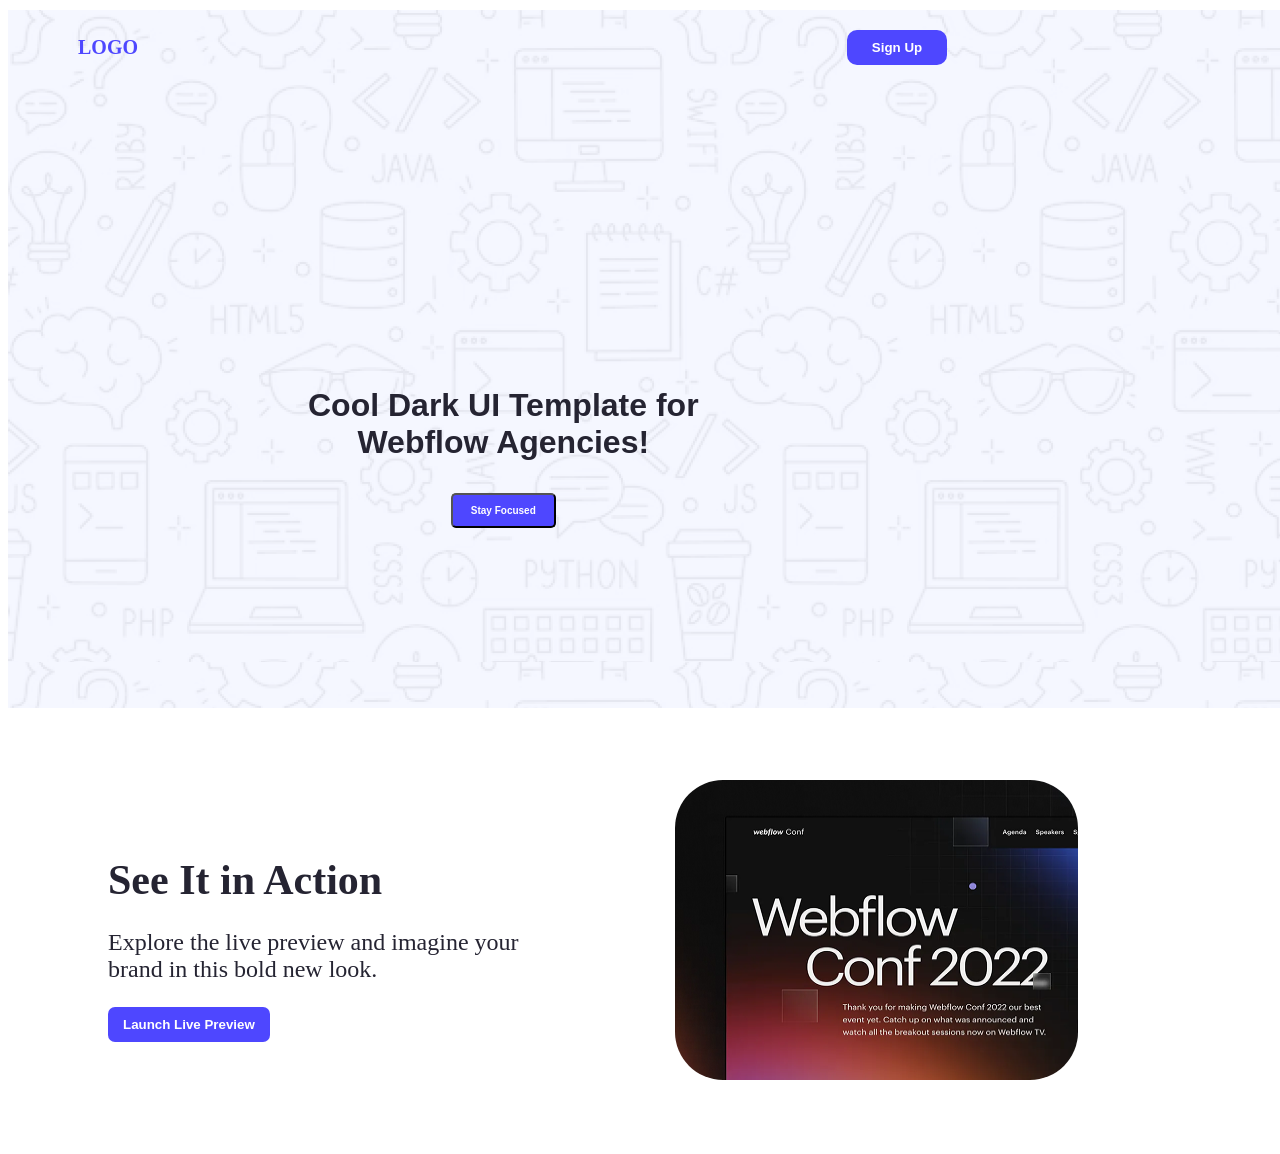
==== assignment1.html @ ead85f28 "First commit for Assignment1" ====
<!DOCTYPE html>
<html lang="en">
<head>
    <meta charset="UTF-8">
    <meta name="viewport" content="width=device-width, initial-scale=1.0">
    <title>Professionl Website</title>
    <link rel="stylesheet" href="styles/professional.css">


</head>
<body>


  

<header class="header">


    <nav>


    <ul>


        <li> <a href="">LOGO</a></li>
        <li><a href=""><button class="btn-primary">Sign Up</button></a></li>
    </ul>
</nav>



<div class="banner">



 <div class="banner-content">


<h1 class=" banner-description">Cool Dark UI Template for <br>
    
    Webflow Agencies!
</h1>

<button class="banner-button">Stay Focused</button>




    </div>







</div>
</header>






<main>


<section class=" wec-mini">

<div class=" section-content">



 <h1 class="p-head">See It in Action</h1>
    <p class="section1-text">Explore the live preview and imagine your <br> brand in this bold new look.</p>
    <button class="lunch-live">Launch Live Preview</button>
</div>




<div class="wec-img">
    <img class="img-sec1" src="Assets/wc-mini.png" alt="" >
</div>



</section>

















</main>

















<section>









</section>


























<section></section>
<section></section>
<section></section>
<section></section>
<section></section>
<section></section>
<section></section>























    
</body>
</html>
---- styles/professional.css ----
.header{


background-image: url('../Assets/Hero-bg.png'), url('../images/header_bg.png');
width: 1440px; ;
height:698px ;
     
}

.header nav {
    width: 1050px;
    height: 256px;
    
}

/* Flex container for ul */
.header nav ul {
    display: flex;                  
    justify-content: space-between;   
    align-items: center;              
    list-style: none;                
   
    padding: 0 40px;  
    gap: auto;
    list-style: none;
    margin-left: 30px;
    margin-right: 20px;
    margin-top: 10px;
    margin-bottom: 0;
                   
}



/* nav style */


nav ul li {
list-style: none;
margin-right: 51px;
margin-top: 20px;
}

nav ul a{
    text-decoration:none;
    font-weight: bolder;

    font-size: 20px;
    color:#4E47FF;
    width: 99px;

}


/*shared styles*/

    .btn-primary{
        background-color: #4E47FF;
        color: white;
        font-weight: bold;
        width: 100px;
 

    padding: 10px 20px;
    border-radius: 10px;
    border: none;


}


/*banner styles*/



.banner{


justify-content: space-between;

display: flex;
    margin: 0 150px 0 200px;
    align-items: center;
    padding: 100px 100px;
}


.banner-content{

    justify-content: space-between;
    max-width: 540px;
    align-items: center;
    display: flex;
    flex-direction: column;
    text-align: center;
    margin-bottom: 0px;
   
   


}
.banner-button{

    margin-top: 10px;
    margin-bottom: 15px;
    padding: 10px 18px;
    background-color: #4E47FF;
        color: white;
        font-weight: bold;
        border-radius: 5px;
        font-size:10px ;
        font-weight:bold ;
}

.banner-description{

    color: #252432;
    font-family: Arial, Helvetica, sans-serif;
    font-weight: bold;
    font-style: normal;

    
}



.banner-protfolio-picture{


    width: 1440px;
    height:700px ;
    
}



/*section-1*/

.wec-mini{

    display: flex;
    justify-content: space-between;
    align-items: center;
    gap: auto;
    margin-top: 10px;
    width: 1140px; ;
height:328px ;
padding: 50px 50px;
     


}



.section-content{
                
  align-items: center;        
  justify-content: space-between;
  padding: 50px;
  gap: 50px;           


   
}

.p-head{

    color:#252432;
    width: 517px;
    height: 49px;
    font-size: 42px;
    margin-bottom: 0;

}




.section1-text{


    color: #252432;
    font-size: 24px;
   
   
}





.wec-img{
flex: 1;
 width: 100%; 
   height: auto;  
   

 
  

}

.img-sec1{


    border-radius: 48px;
    width: 403px;
    height: 300px;


}


.lunch-live{
    
background-color: #4E47FF;
        color: white;
        font-weight: bold;
        width: auto;
        padding: 10px 15px;
        border-radius: 7px;
        box-shadow:0 2px 10px rgb(0 0 0 0.16);
        outline: none !important;
        border: none;


}
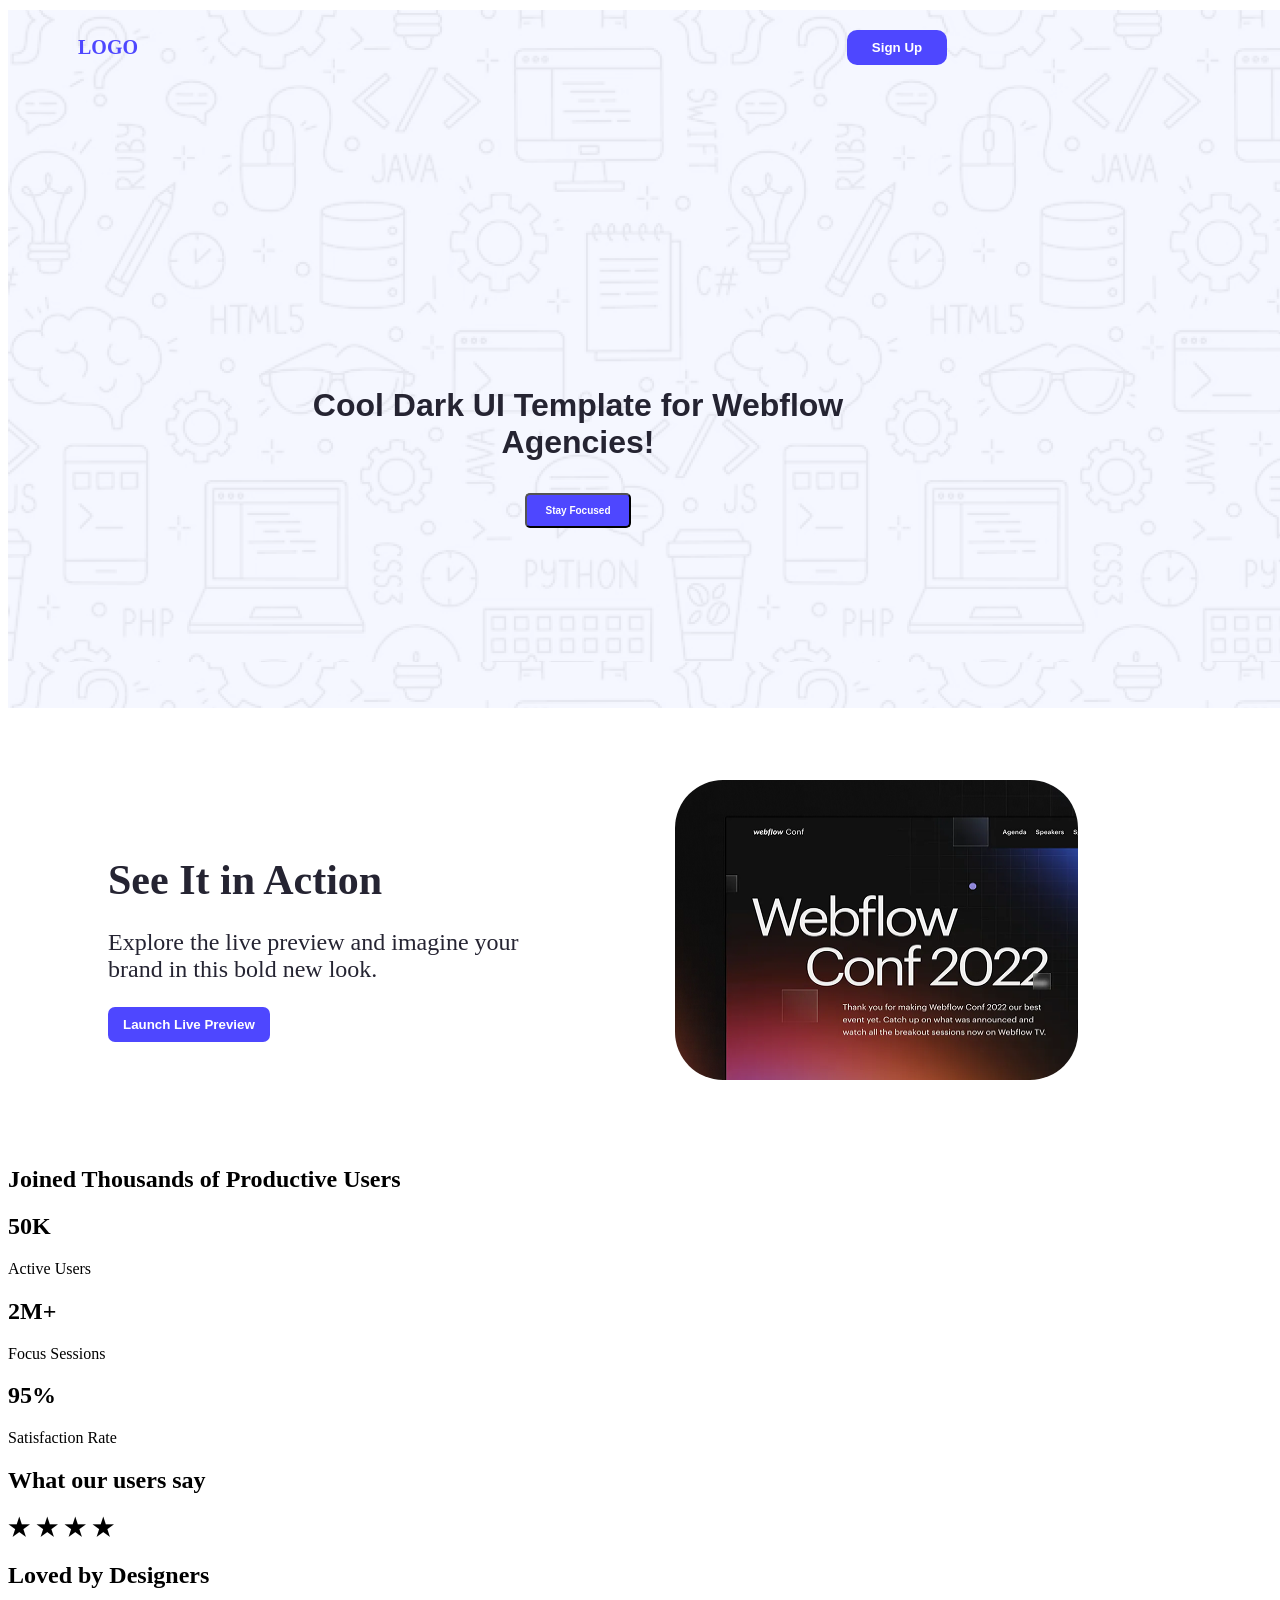
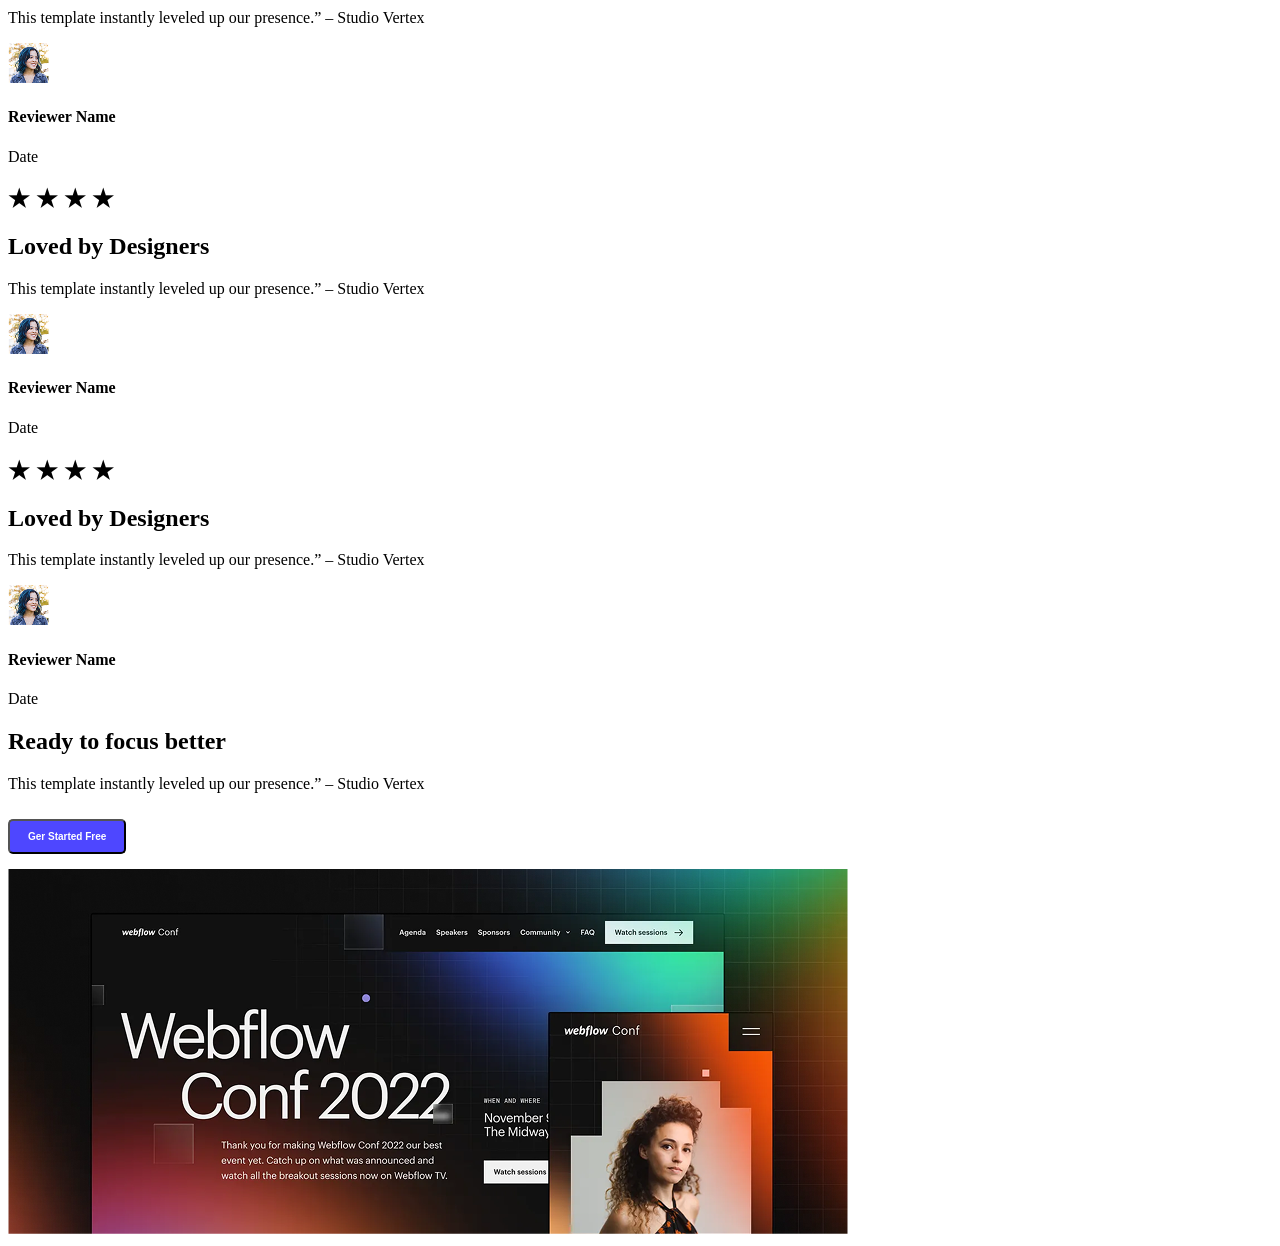
==== commit 94ef487b: "Add new section and update previous sections" ====
--- a/assignment1.html
+++ b/assignment1.html
@@ -36,9 +36,7 @@
  <div class="banner-content">
 
 
-<h1 class=" banner-description">Cool Dark UI Template for <br>
-    
-    Webflow Agencies!
+<h1 class="banner-description">Cool Dark UI Template for Webflow Agencies!
 </h1>
 
 <button class="banner-button">Stay Focused</button>
@@ -91,12 +89,172 @@
 
 
 
-
-
-
-
-
-
+<section class="about">
+
+
+
+
+<h1 class="section-title">Joined Thousands of Productive Users</h1>
+
+
+<div class=" about-items">
+
+
+
+    <div class="about-item">
+    <h1 class="title-item">50K</h1>
+    <p class="item-description">Active Users</p>
+</div>
+<div class="about-item">
+    <h1 class="title-item">2M+</h1>
+    <p class="item-description">Focus Sessions</p>
+</div>
+<div class="about-item">
+    <h1 class="title-item">95%</h1>
+<p class="item-description">Satisfaction Rate</p>
+</div>
+
+
+
+
+
+
+
+</div>
+
+
+
+
+</section>
+
+
+
+
+<section class="review-sec">
+
+
+
+
+    <h1 class="review-title">What our users say</h1>
+
+
+
+<div class="Reviews">
+
+
+
+
+
+
+    <div class="card">
+    <h1 class="stars">★ ★ ★ ★ </h1>
+    <h2>Loved by Designers</h2>
+     <p class="text">This template instantly leveled up our presence.” – Studio Vertex</p>
+     
+     <div class="reviewer-info">
+         <img class="profile-pic" src="Assets/avatar.png" alt="Reviewer">
+         <div class="reviewer-text">
+            <h4>Reviewer Name</h4>
+            <p>Date</p>
+
+
+
+         </div>
+    </div>
+
+</div>
+
+
+
+
+
+ <div class="card">
+    <h1 class="stars">★ ★ ★ ★ </h1>
+    <h2>Loved by Designers</h2>
+     <p class="text">This template instantly leveled up our
+         presence.” – Studio Vertex</p>
+     
+     <div class="reviewer-info">
+         <img class="profile-pic" src="Assets/avatar.png" alt="Reviewer">
+         <div class="reviewer-text">
+            <h4>Reviewer Name</h4>
+            <p>Date</p>
+
+
+
+         </div>
+    </div>
+
+</div>
+
+
+
+
+
+ <div class="card">
+    <h1 class="stars">★ ★ ★ ★ </h1>
+    <h2>Loved by Designers</h2>
+     <p class="text">This template instantly leveled up our presence.” – Studio Vertex</p>
+     
+     <div class="reviewer-info">
+         <img class="profile-pic" src="Assets/avatar.png" alt="Reviewer">
+         <div class="reviewer-text">
+            <h4>Reviewer Name</h4>
+            <p>Date</p>
+
+
+
+         </div>
+    </div>
+
+</div>
+
+
+
+
+
+
+
+
+
+
+
+
+
+
+</div>
+
+
+
+
+
+
+
+
+</section>
+
+
+
+
+
+<section class="section-big">
+
+
+
+<h1>Ready to focus better</h1>
+<p class="wc-text">This template instantly leveled up our presence.” – Studio Vertex</p>
+
+<button class="banner-button wc-button">Ger Started Free
+</button>
+
+
+<div class=" section-pic">
+    <img class="wc-big" src="Assets/wc-big.png" alt="wc-big">
+</div>
+
+
+
+</section>
 
 
 
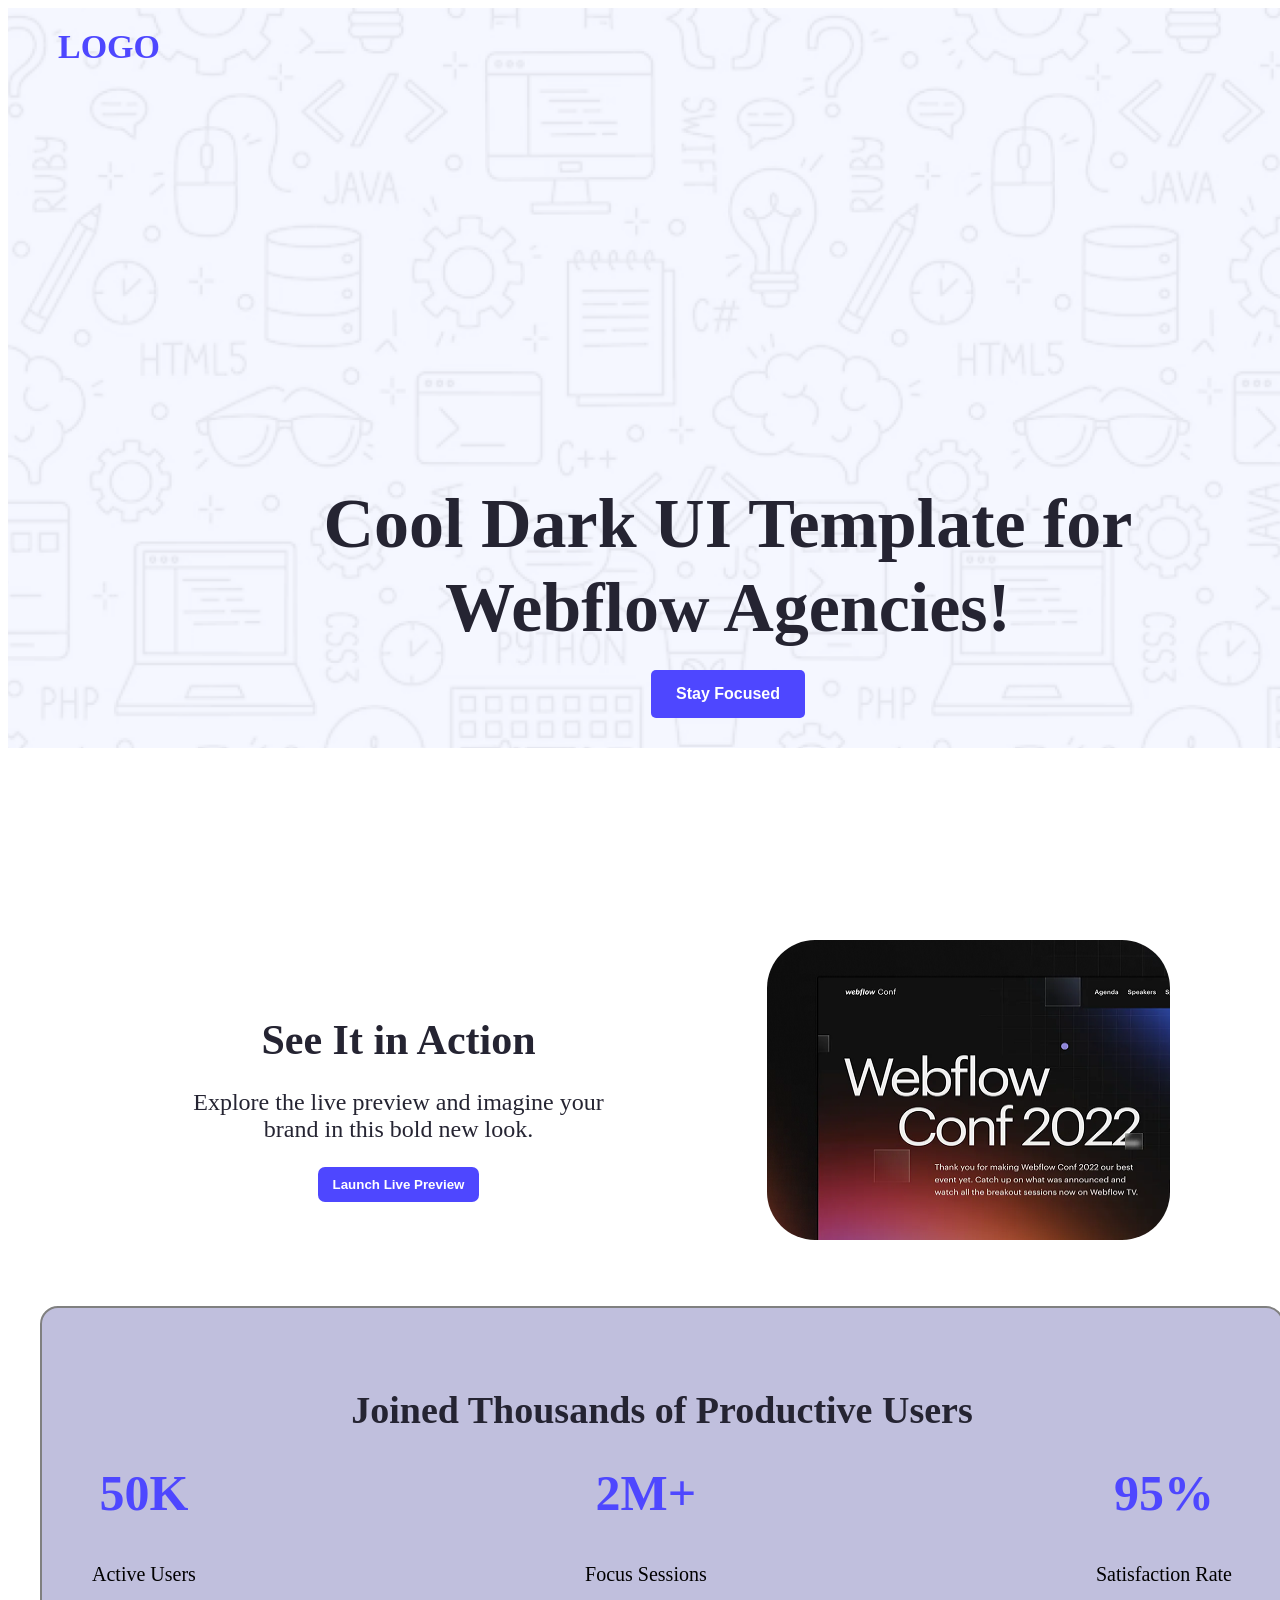
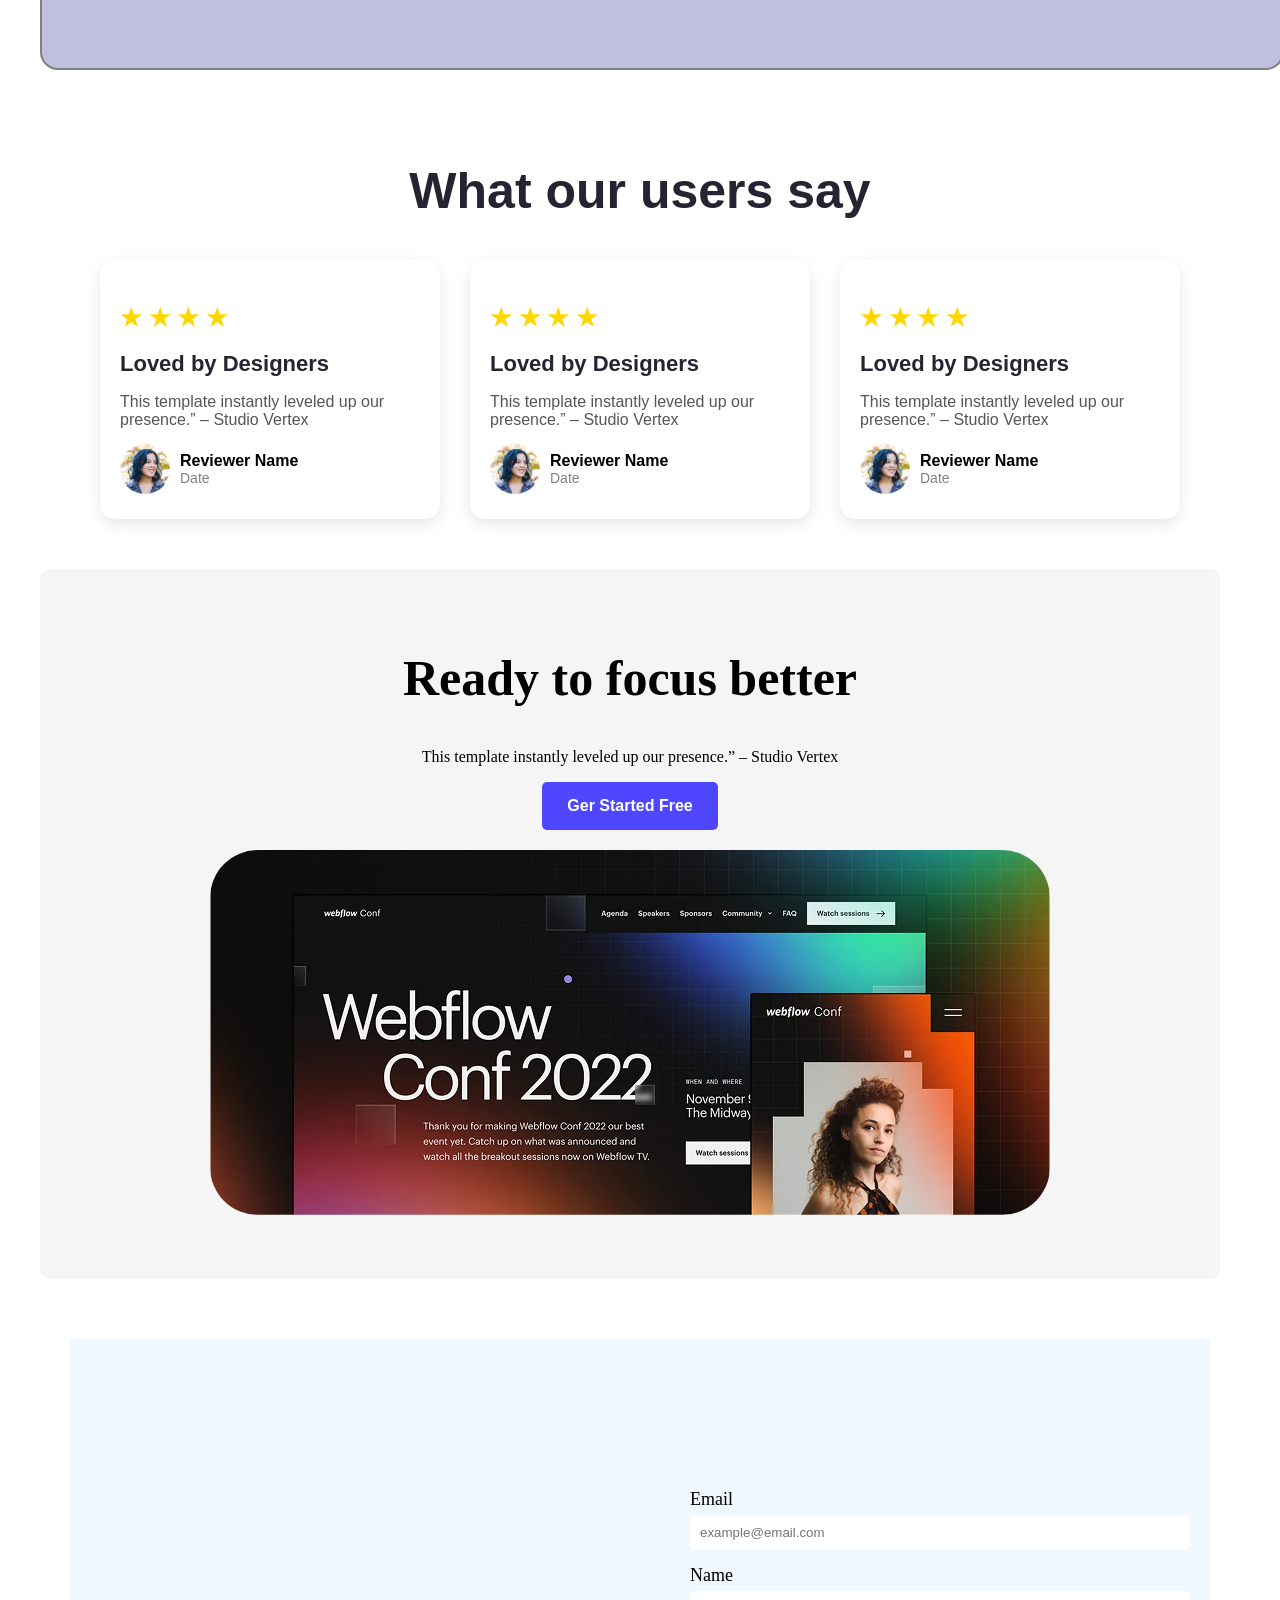
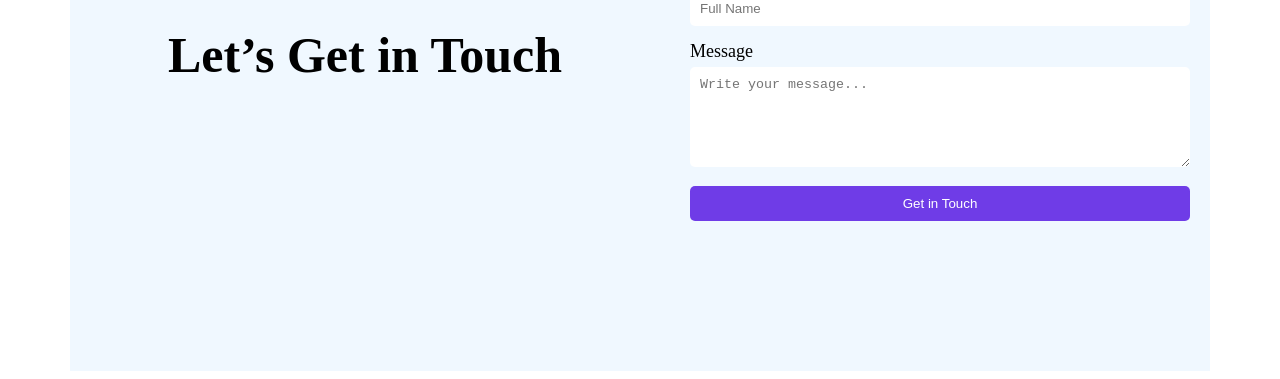
==== commit e1b5c47c: "Update assignment1.html with footer section" ====
--- a/assignment1.html
+++ b/assignment1.html
@@ -258,77 +258,32 @@
 
 
 
-
-
-
 </main>
 
 
 
-
-
-
-
-
-
-
-
-
-
-
-
-
-
-<section>
-
-
-
-
-
-
-
-
-
-</section>
-
-
-
-
-
-
-
-
-
-
-
-
-
-
-
-
-
-
-
-
-
-
-
-
-
-
-<section></section>
-<section></section>
-<section></section>
-<section></section>
-<section></section>
-<section></section>
-<section></section>
-
-
-
-
-
-
+<footer class="foot-end">
+
+    <div> 
+        <h3 class="footer-title">Let’s Get in Touch</h3>
+    </div>
+
+    <div class="footer-column">
+        <form action="">
+            <label for="email">Email</label>
+            <input type="email" id="email" placeholder="example@email.com">
+
+            <label for="name">Name</label>
+            <input type="text" id="name" placeholder="Full Name">
+
+            <label for="message">Message</label>
+            <textarea id="message" placeholder="Write your message..."></textarea>
+
+<button class="footer-button">Get in Touch</button>
+        </form>
+    </div>
+
+</footer>
 
 
 
--- a/styles/professional.css
+++ b/styles/professional.css
@@ -1,141 +1,121 @@
-
-
-
-
-
-.header{
-
-
-background-image: url('../Assets/Hero-bg.png'), url('../images/header_bg.png');
-width: 1440px; ;
-height:698px ;
-     
-}
-
+/* ===== Header ===== */
+.header {
+    width: 1440px;               /* same as sections */
+    height: 740px;               /* taller banner */
+    margin: 0 auto;              /* center header */
+    background-image: url('../Assets/Hero-bg.png'), url('../images/header_bg.png');
+    background-size: cover;
+    background-position: center;
+    display: flex;
+    flex-direction: column;
+    justify-content: space-between; /* nav top, banner center */
+    padding: 20px 0;
+    box-sizing: border-box;
+}
+
+/* ----- Navigation ----- */
 .header nav {
-    width: 1050px;
-    height: 256px;
-    
-}
-
-/* Flex container for ul */
+    width: 100%;
+}
+
 .header nav ul {
-    display: flex;                  
-    justify-content: space-between;   
-    align-items: center;              
-    list-style: none;                
-   
-    padding: 0 40px;  
-    gap: auto;
+    display: flex;
+    justify-content: space-between;
+    align-items: center;
     list-style: none;
-    margin-left: 30px;
-    margin-right: 20px;
-    margin-top: 10px;
+    padding: 0 50px;
+    margin: 0;
+
+}
+
+/* Nav items */
+nav ul li {
+    margin: 0;
+}
+
+/* Logo */
+nav ul li:first-child a {
+    font-size: 34px;
+    font-weight: bold;
+    color: #4E47FF;
+    text-decoration: none;
+}
+
+/* Sign Up button */
+nav ul li:last-child a .btn-primary {
+    background-color: #4E47FF;
+    color: white;
+    padding: 10px 20px;
+    border-radius: 7px;
+    border: none;
+    font-weight: bold;
+    cursor: pointer;
+    text-decoration: none;
+}
+
+/* ----- Banner ----- */
+.banner {
+    width: 100%;                   /* full header width */
+    max-width: 900px;             /* match header & sections */
+    margin: 0 auto;
+    height: 256px; 
+                   /* taller banner */
+    display: flex;
+    justify-content: center;
+    align-items: center;
+}
+
+/* Banner content */
+.banner-content {
+
+    display: flex;
+    flex-direction: column;
+    align-items: center;
+    text-align: center;
+    gap: 20px;
     margin-bottom: 0;
-                   
-}
-
-
-
-/* nav style */
-
-
-nav ul li {
-list-style: none;
-margin-right: 51px;
-margin-top: 20px;
-}
-
-nav ul a{
-    text-decoration:none;
-    font-weight: bolder;
-
-    font-size: 20px;
-    color:#4E47FF;
-    width: 99px;
-
-}
-
-
-/*shared styles*/
-
-    .btn-primary{
-        background-color: #4E47FF;
-        color: white;
-        font-weight: bold;
-        width: 100px;
- 
-
-    padding: 10px 20px;
-    border-radius: 10px;
+}
+
+/* Banner heading */
+.banner-description {
+    font-size: 70px;
+    font-weight: bold;
+    color: #252432;
+    margin: 0;
+    line-height: 1.2;
+}
+
+/* Banner button */
+.banner-button {
+    padding: 15px 25px;
+    background-color: #4E47FF;
+    color: white;
+    border-radius: 5px;
+    font-weight: bold;
+    font-size: 16px;
     border: none;
-
-
-}
-
-
-/*banner styles*/
-
-
-
-.banner{
-
-
-justify-content: space-between;
-
-display: flex;
-    margin: 0 150px 0 200px;
-    align-items: center;
-    padding: 100px 100px;
-}
-
-
-.banner-content{
-
-    justify-content: space-between;
-    max-width: 540px;
-    align-items: center;
-    display: flex;
-    flex-direction: column;
+    text-decoration: none;
+    cursor: pointer;
+}
+
+
+
+
+
+/*main*/
+
+
+main{
+
+
+    max-width: 1200px;
+    margin: 0 auto;
     text-align: center;
-    margin-bottom: 0px;
-   
-   
-
-
-}
-.banner-button{
-
-    margin-top: 10px;
-    margin-bottom: 15px;
-    padding: 10px 18px;
-    background-color: #4E47FF;
-        color: white;
-        font-weight: bold;
-        border-radius: 5px;
-        font-size:10px ;
-        font-weight:bold ;
-}
-
-.banner-description{
-
-    color: #252432;
-    font-family: Arial, Helvetica, sans-serif;
-    font-weight: bold;
-    font-style: normal;
-
-    
-}
-
-
-
-.banner-protfolio-picture{
-
-
-    width: 1440px;
-    height:700px ;
-    
-}
+    margin-top: 130px ;
+} 
+
+
+
 
 
 
@@ -230,4 +210,308 @@
         border: none;
 
 
-}+}
+.lunch-live:hover{
+
+background-color: #5753cd;
+
+
+  
+}
+
+
+
+
+/*section2*/
+
+.about {
+    border-radius: 18px;
+    padding: 80px 50px;
+    background-color:#c0bfdd;
+    width: 1140px;
+    height: 200px;
+    border: red;
+    margin-right: 200px;
+    border: 2px solid gray
+
+
+
+
+
+}
+
+.about-items {
+    
+    display: flex;
+    justify-content: space-around;
+}
+
+.about-items {
+    margin-top: 0%;
+    display: flex;
+    justify-content: space-between; /* instead of space-around */
+    gap: 30px;                       /* spacing between items */
+}
+
+.section-title {
+    margin-top: 0;
+    color: #252432;
+    font-size: 38px;
+    font: bold;
+}
+
+.title-item {
+    font: bold;
+    font-size: 50px;
+    color: #4E47FF;
+    margin-top: 0;
+}
+
+.item-description {
+    font-size: 20px;
+}
+
+
+
+/* Section 3 - Reviews */
+
+
+.review-sec {
+    text-align: center;
+    padding: 50px 20px;
+    font-family: Arial, sans-serif;
+   gap: 50px;
+}
+
+.review-title {
+    font-size: 50px;
+    font-weight: bold;
+    color: #252432;
+    margin-bottom: 40px;
+}
+
+/* Reviews container */
+.Reviews {
+    display: flex;
+    justify-content: center;
+    gap: 30px;
+}
+
+
+
+/* Individual card */
+.card {
+    background-color: #fff;
+    padding: 25px 20px;
+    border-radius: 15px;
+    box-shadow: 0 5px 15px rgba(0,0,0,0.1);
+    max-width: 300px;
+  text-align: left;}
+
+/* Stars */
+.stars {
+    font-size: 24px;
+    color: gold;
+    margin-bottom: 15px;
+}
+
+.stars span {
+    margin: 0 2px;
+    cursor: pointer;
+    transition: color 0.3s;
+}
+
+/* Hover effect for stars */
+.stars span:hover,
+.stars span:hover ~ span {
+    color: orange;
+}
+
+/* Card heading and text */
+.card h2 {
+    font-size: 22px;
+    margin-bottom: 10px;
+    color: #252432;
+}
+
+.card .text {
+    font-size: 16px;
+    color: #555;
+    margin-bottom: 15px;
+    text-align: left;
+}
+
+/* Reviewer info (image left, text right) */
+.reviewer-info {
+    display: flex;          /* horizontal layout */
+    align-items: center;    /* vertical alignment */
+    gap: 10px;              /* space between image and text */
+    margin-top: 10px;
+}
+
+.profile-pic {
+    width: 50px;
+    height: 50px;
+    border-radius: 50%;
+    object-fit: cover;
+    flex-shrink: 0;         /* keep image size fixed */
+}
+
+.reviewer-text {
+    text-align: left;
+}
+
+.reviewer-text h4 {
+    margin: 0;
+    font-size: 16px;
+    font-weight: bold;
+}
+
+.reviewer-text p {
+    margin: 0;
+    font-size: 14px;
+    color: gray;
+}
+
+
+/*section big*/
+
+.section-big{
+   
+    align-items: center;
+    padding: 80px 40px;
+    background-color:hwb(0 96% 4%);
+    border-radius: 10px;
+
+    width:1100px ;
+    height: 550px;
+    gap: 20px;
+
+
+
+
+}
+.wc-big{
+
+
+
+    border-radius: 48px;
+    width: 840px;
+    height: 364.77px;
+}
+.section-big h1{
+
+    color: #000000;
+    font-size: 50px;
+    font-weight: bold;
+   
+    text-align: center;
+    margin-top: 0;
+}
+.wc-text{
+
+
+
+
+
+}
+
+.wc-button{
+
+
+margin-bottom: 20px;
+
+
+}
+
+
+/* Footer overall styling */
+footer.foot-end {
+    background-color: aliceblue;
+
+    color: #ffffff;
+    padding: 40px 20px;
+    margin-top: 60px;
+    box-sizing: border-box;
+    display: flex;
+    justify-content: space-between; 
+    align-items: center;
+
+    width: 100%;       /* পুরো screen width নেবে */
+    max-width: 1140px; /* কিন্তু বেশি হলে limit রাখবে */
+    height: 632px;
+    margin-left: auto;
+    margin-right: auto;
+}
+
+/* Left div (Title) */
+footer.foot-end > div:first-child {
+    flex: 1; /* space নেবে যতটুকু লাগবে */
+    display: flex;
+    justify-content: center; /* center horizontally */
+    align-items: center; 
+    
+      
+      font-weight: bold;}
+
+/* Title styling */
+footer.foot-end .footer-title {
+    font-size: 50px;
+    font-weight: bold;
+    color: #000000; 
+}
+
+/* Right div (Form) */
+footer.foot-end .footer-column {
+    flex: 1;
+    display: flex;
+    justify-content: flex-end; /* right side এ push */
+}
+
+/* Form elements */
+footer.foot-end form {
+    width: 100%;
+    max-width: 500px;
+}
+
+footer.foot-end label {
+    display: block;
+    margin-bottom: 5px;
+    font-weight: 500;
+    color: #000000;
+    font-size: 18px;
+    font-weight: medium;
+}
+
+.foot-end input[type="text"],
+.foot-end input[type="email"],
+.foot-end textarea {
+    width: 100%;
+    padding: 10px;
+    margin-bottom: 15px;
+    border: none;
+    border-radius: 5px;
+    box-sizing: border-box;
+}
+
+footer.foot-end textarea {
+    min-height: 100px;
+    resize: vertical;
+}
+
+/* footer button */
+
+.footer-button {
+    padding: 10px 20px;
+    background-color: hsl(258, 78%, 57%);
+    color: #fff;
+    border: none;
+    border-radius: 5px;
+    cursor: pointer;
+    transition: background-color 0.3s;
+     width: 100%;
+}
+
+.footer-buttn:hover {
+    background-color: #4713a0;
+}
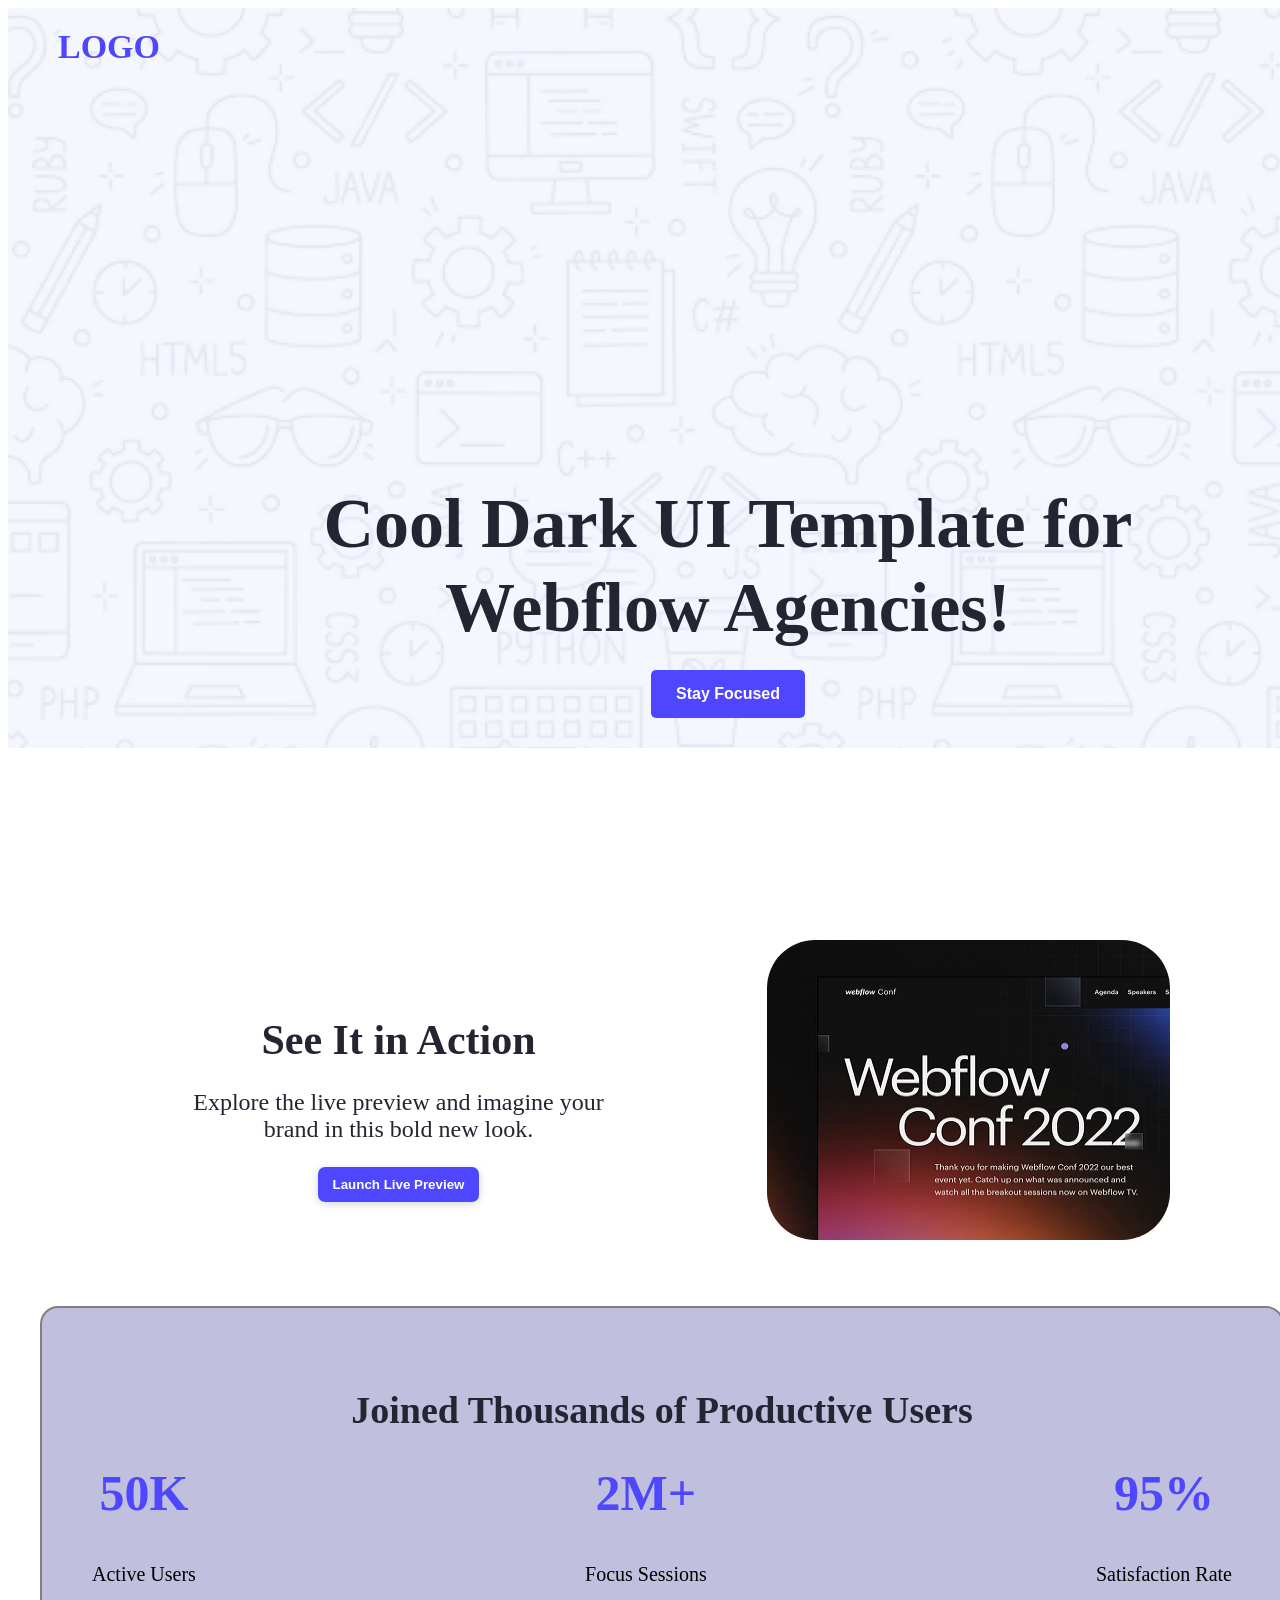
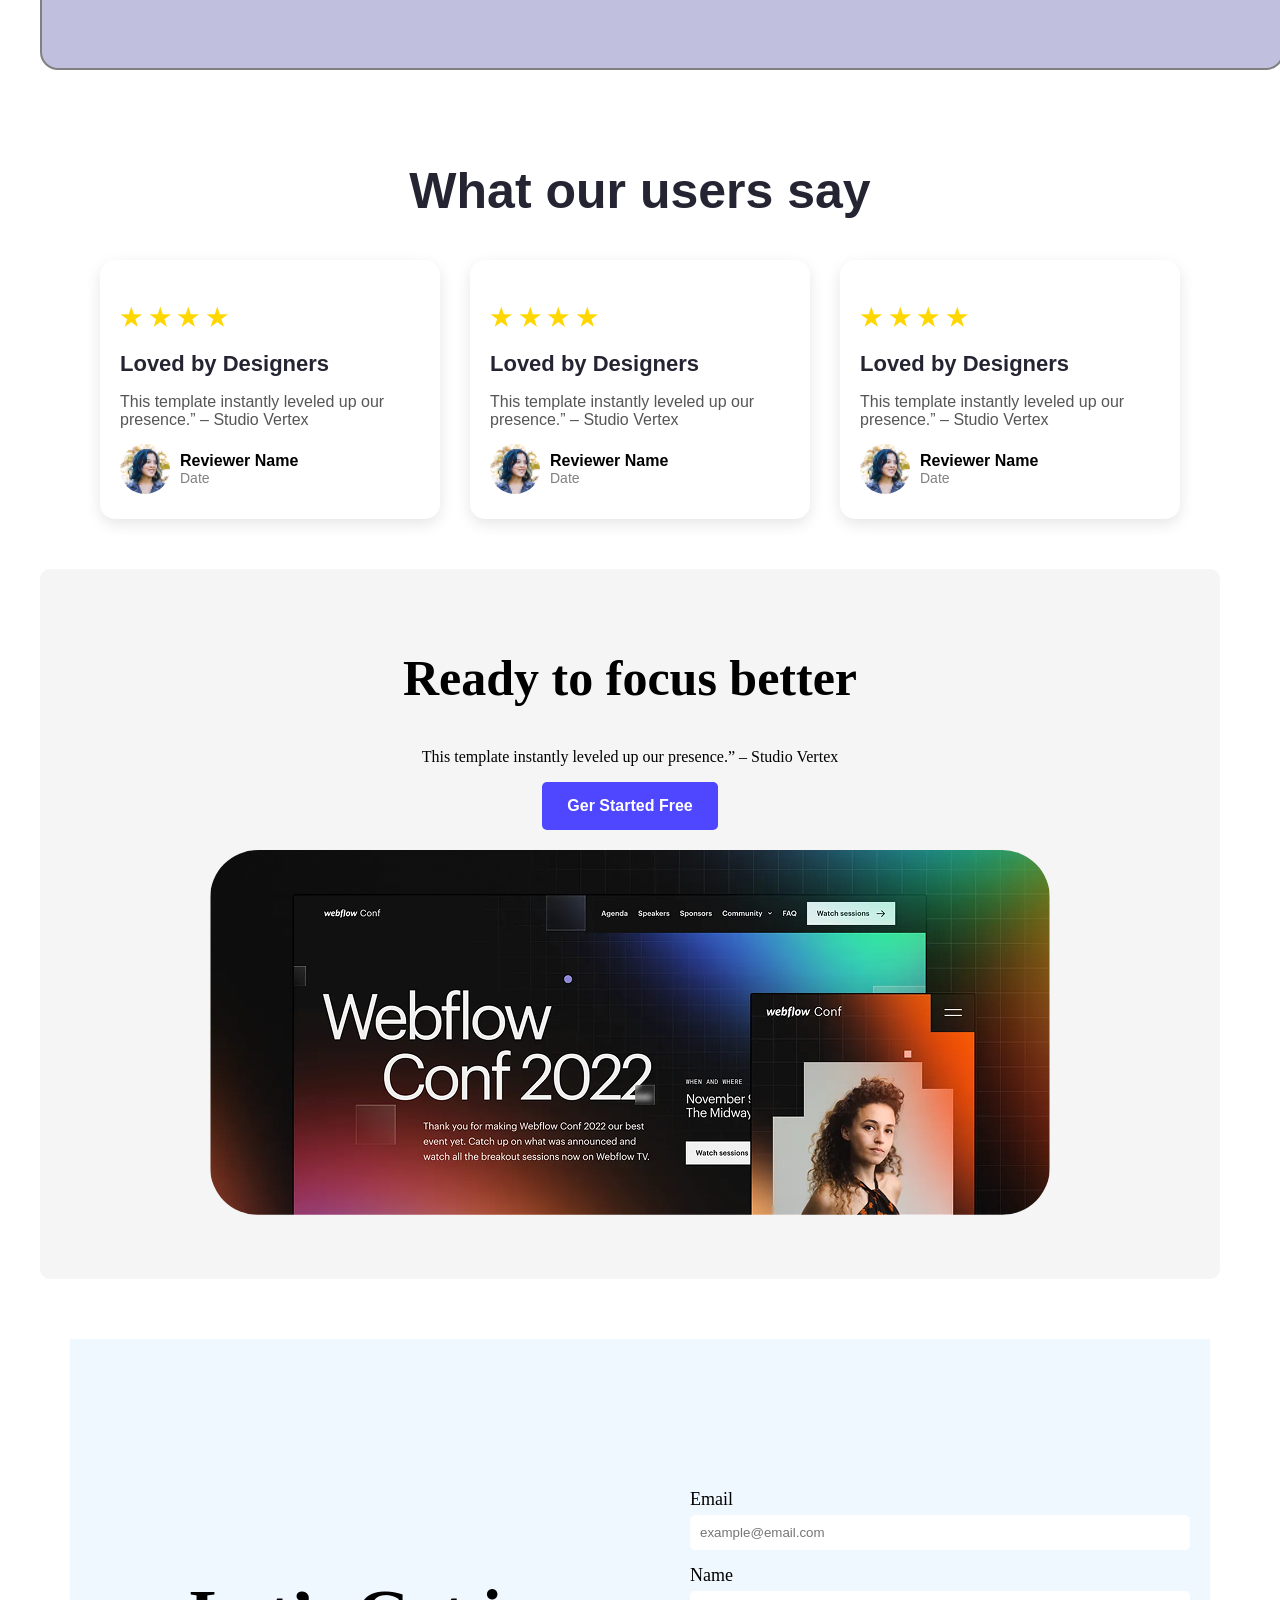
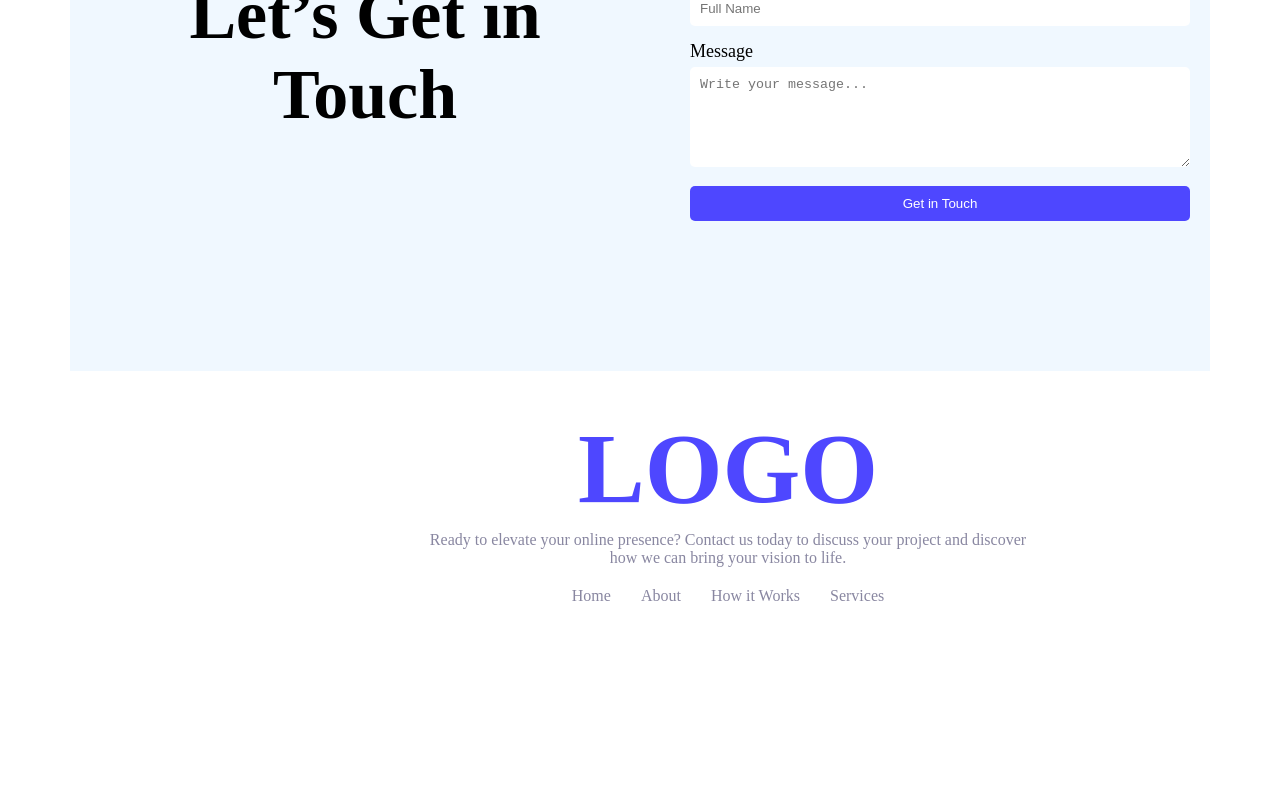
==== commit 6ffb8487: "Update assignment1.html with footer section" ====
--- a/assignment1.html
+++ b/assignment1.html
@@ -23,6 +23,8 @@
 
 
         <li> <a href="">LOGO</a></li>
+       
+
         <li><a href=""><button class="btn-primary">Sign Up</button></a></li>
     </ul>
 </nav>
@@ -265,7 +267,7 @@
 <footer class="foot-end">
 
     <div> 
-        <h3 class="footer-title">Let’s Get in Touch</h3>
+        <h1 class="footer-title">Let’s Get in Touch</h1>
     </div>
 
     <div class="footer-column">
@@ -288,14 +290,34 @@
 
 
 
-
-
-
-
-
-
-
-
+<footer class="footer-last">
+
+
+
+<div class="contaniner">
+
+<h1 class="footer-logo">LOGO</h1>
+<p>Ready to elevate your online presence? 
+    Contact us today to discuss your project and discover how we can bring your vision to life.</p>
+
+
+<div class="flast-div">
+
+    <div class="text">Home</div>
+    <div class="text">About</div>
+    <div class="text">How it Works</div>
+    <div class="text">Services</div>
+
+
+
+
+</div>
+
+</div>
+
+
+
+</footer>
 
 
 
--- a/styles/professional.css
+++ b/styles/professional.css
@@ -42,7 +42,8 @@
 }
 
 /* Sign Up button */
-nav ul li:last-child a .btn-primary {
+
+.btn-primary {
     background-color: #4E47FF;
     color: white;
     padding: 10px 20px;
@@ -51,12 +52,20 @@
     font-weight: bold;
     cursor: pointer;
     text-decoration: none;
-}
+    transition: background-color 0.3s ease;
+}
+
+
+.btn-primary:hover {
+    background-color: #5753cd;
+}
+
+
 
 /* ----- Banner ----- */
 .banner {
-    width: 100%;                   /* full header width */
-    max-width: 900px;             /* match header & sections */
+    width: 100%;                   
+    max-width: 900px;            
     margin: 0 auto;
     height: 256px; 
                    /* taller banner */
@@ -97,8 +106,12 @@
     text-decoration: none;
     cursor: pointer;
 }
-
-
+.banner-button:hover{
+
+        background-color: #5753cd;}
+
+   
+    
 
 
 
@@ -197,28 +210,23 @@
 }
 
 
-.lunch-live{
-    
-background-color: #4E47FF;
-        color: white;
-        font-weight: bold;
-        width: auto;
-        padding: 10px 15px;
-        border-radius: 7px;
-        box-shadow:0 2px 10px rgb(0 0 0 0.16);
-        outline: none !important;
-        border: none;
-
-
-}
+.lunch-live {
+    background-color:#4E47FF;
+    color: white;
+    font-weight: bold;
+    width: auto;
+    padding: 10px 15px;
+    border-radius: 7px;
+    box-shadow: 0 2px 10px rgba(0,0,0,0.16);
+    outline: none !important;
+    border: none;
+    cursor: pointer;
+    transition: 0.3s ease;
+}
+
 .lunch-live:hover{
-
-background-color: #5753cd;
-
-
-  
-}
-
+    background-color: #5753cd;
+}
 
 
 
@@ -456,9 +464,10 @@
 
 /* Title styling */
 footer.foot-end .footer-title {
-    font-size: 50px;
+    font-size: 70px;
     font-weight: bold;
     color: #000000; 
+    text-align: center;
 }
 
 /* Right div (Form) */
@@ -503,15 +512,107 @@
 
 .footer-button {
     padding: 10px 20px;
-    background-color: hsl(258, 78%, 57%);
+    background-color: #4E47FF;
     color: #fff;
     border: none;
     border-radius: 5px;
     cursor: pointer;
     transition: background-color 0.3s;
-     width: 100%;
-}
-
-.footer-buttn:hover {
-    background-color: #4713a0;
-}
+    width: 100%;
+}
+
+.footer-button:hover {
+    background-color: #3028ff;
+}
+
+
+
+
+
+
+
+
+
+
+/*the end*/
+
+.footer-last{
+    background-color:white;
+    color: #fff;
+    padding: 40px 20px;
+    text-align: center;          /* logo + description centered */
+    box-sizing: border-box;
+    width: 1440px;
+    height: 428px;
+    gap: 50PX;
+}
+
+/* Logo */
+.footer-last h1.footer-logo {
+    font-size: 100px;
+    font-weight: bold;
+    margin-bottom: 0;
+    color: #4E47FF;
+    padding-bottom: 0%;
+}
+
+/* Description */
+.footer-last p {
+    max-width: 600px;
+    margin: 0 auto 20px auto;    /* bottom margin for spacing */
+    padding-top: 0;
+    color: #8987A1;
+    
+}
+
+/* Menu items horizontal */
+.flast-div {
+    display: flex;               /* horizontal layout */
+    justify-content: center;     /* center horizontally */
+    gap: 30px;                   /* spacing between items */
+                /* wrap if screen small */
+}
+
+.flast-div .text {
+    cursor: pointer;
+    font-size: 16px;
+    font-weight: 500;
+    color: #8987A1;
+
+}
+
+.flast-div .text:hover {
+    color: #4E47FF;
+}
+
+.container{
+
+
+width: 531px;
+height:221px ;
+gap: 30px;
+margin-top: 100PX;
+padding: 0 0;
+
+
+}
+.contaniner h1 {
+    margin: 0;
+    padding: 0;
+}
+
+.contaniner p {
+    margin-top: 5px;   /* gap kom -> iccha hole 0 kore dite paro */
+    margin-bottom: 20px;
+    padding: 0;
+}
+
+.footer-logo {
+    margin: 0;
+    padding: 0;
+}
+
+.contaniner p {
+    margin-top: 5px; 
+    margin-bottom: 20px;
+}
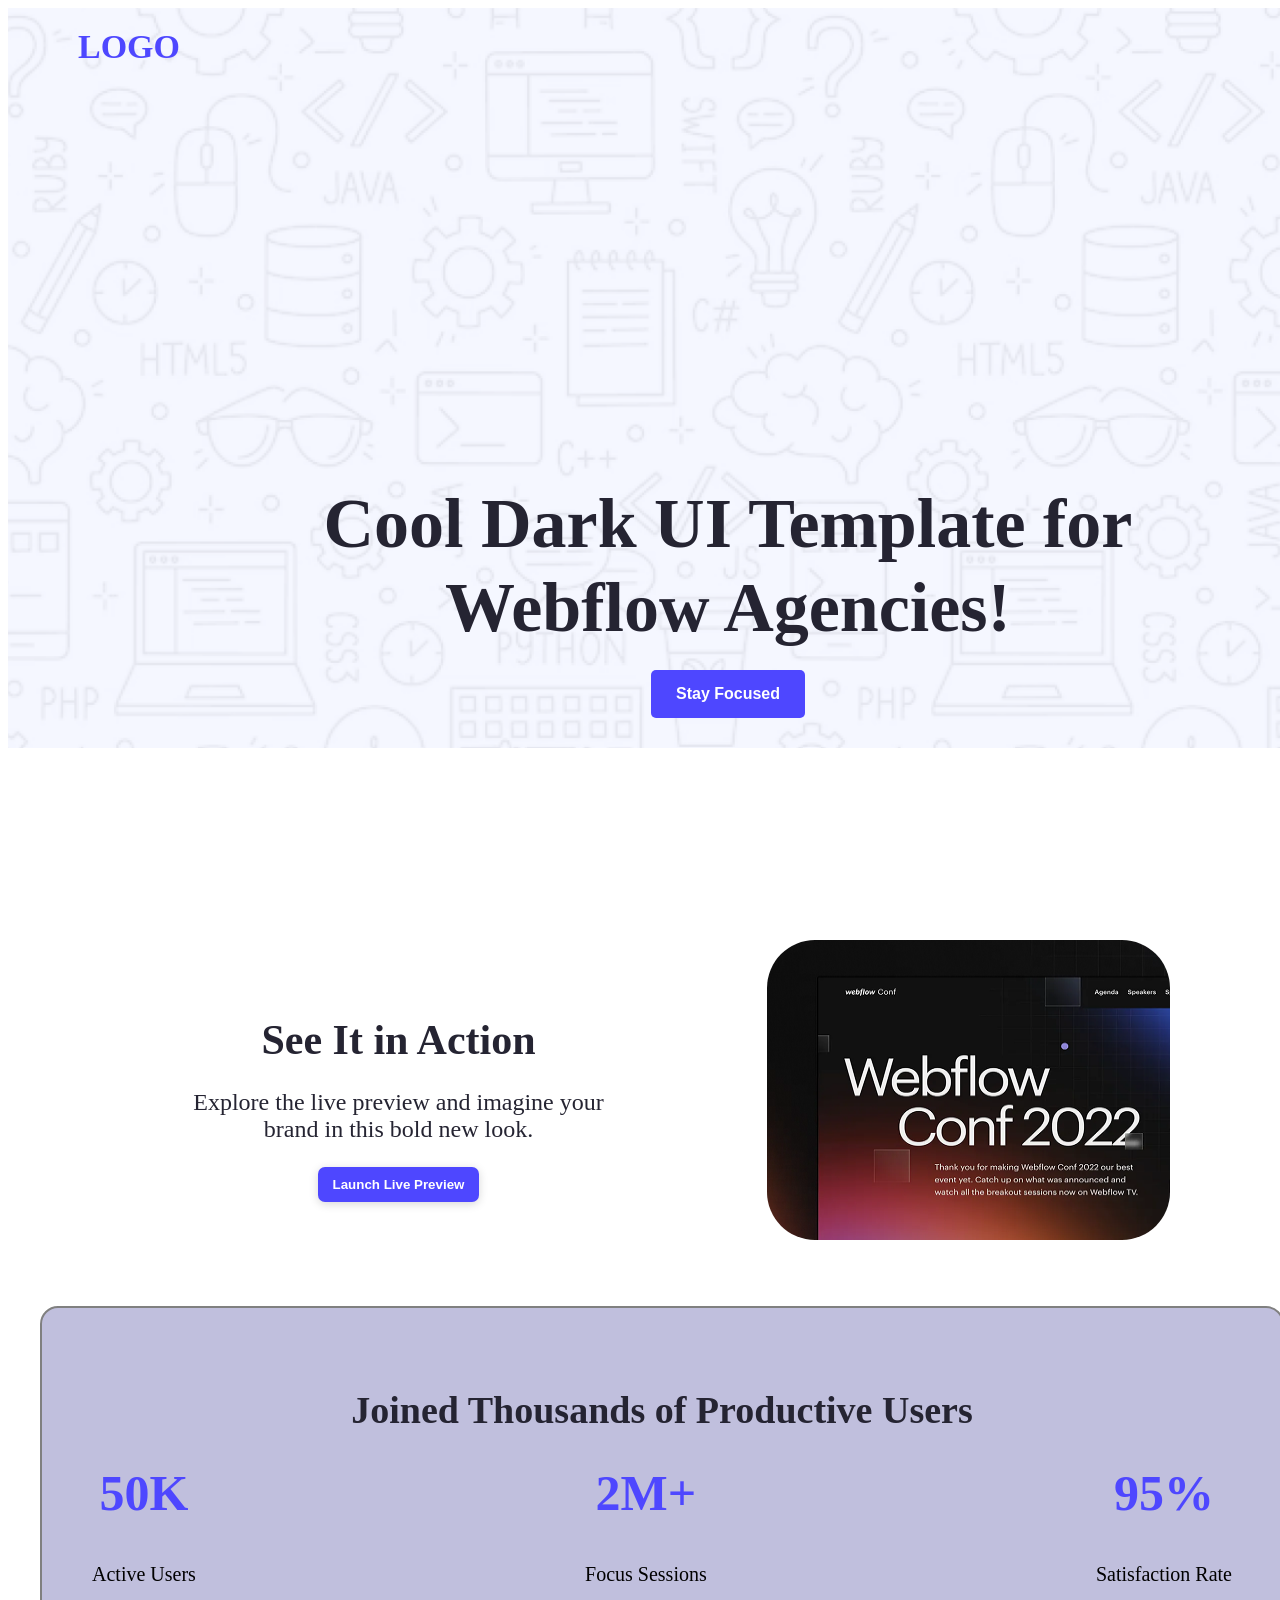
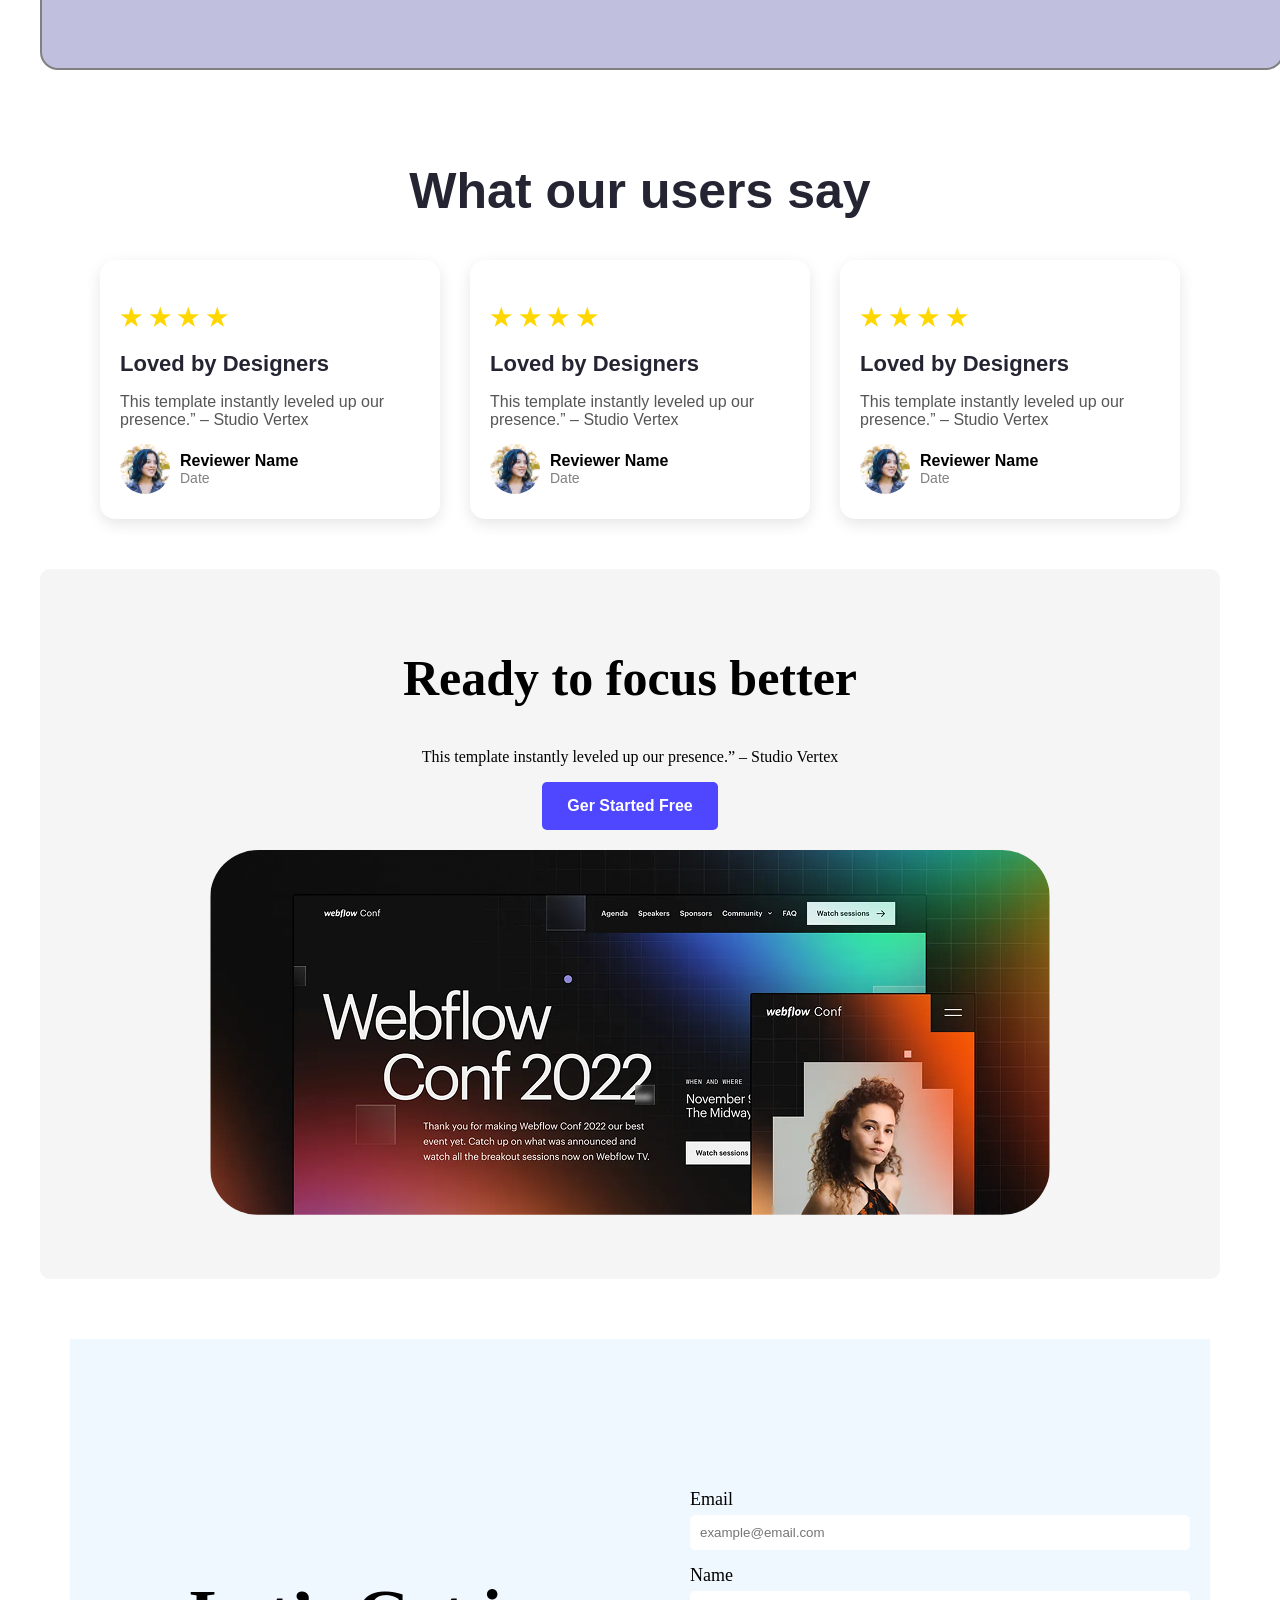
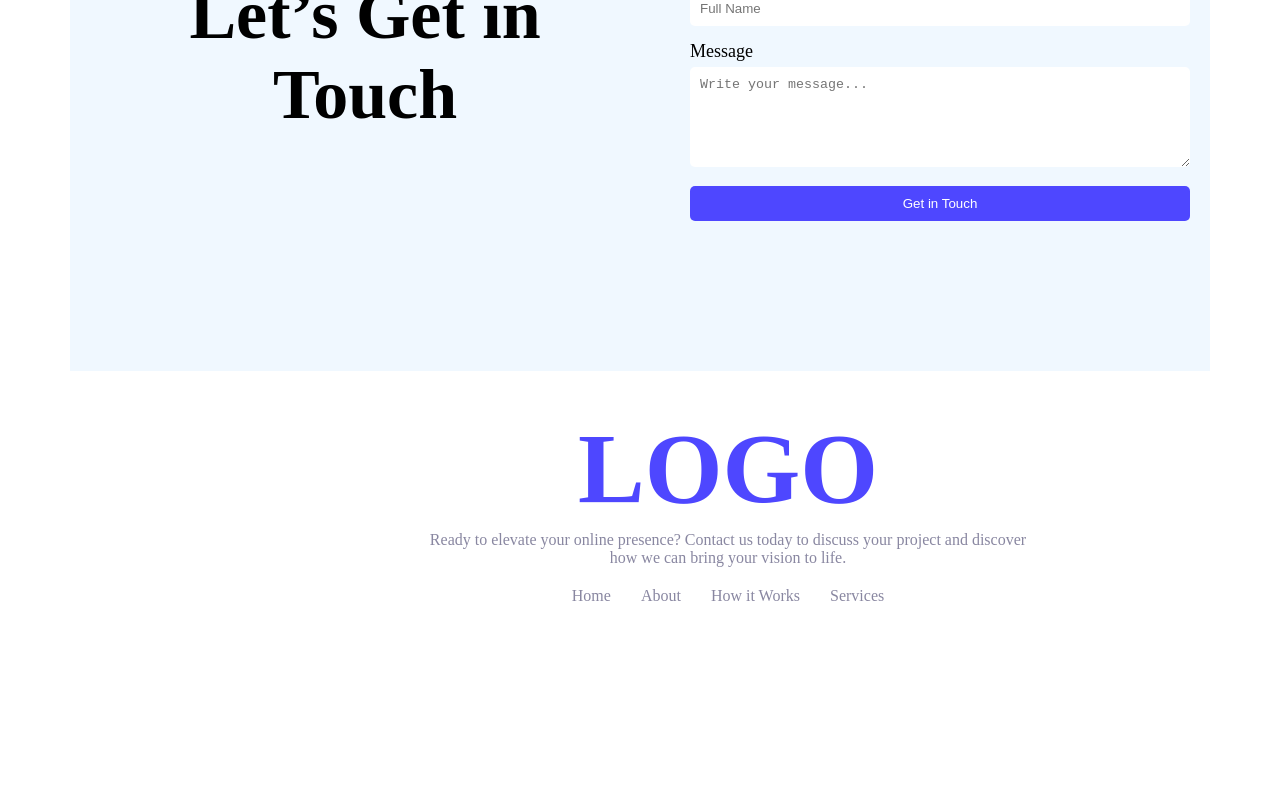
==== commit ac82684e: "Update assignment1.html with header section" ====
--- a/assignment1.html
+++ b/assignment1.html
@@ -23,9 +23,9 @@
 
 
         <li> <a href="">LOGO</a></li>
-       
-
-        <li><a href=""><button class="btn-primary">Sign Up</button></a></li>
+        <li><button class="btn-primary">Sign Up</button></li>
+
+    
     </ul>
 </nav>
 
--- a/styles/professional.css
+++ b/styles/professional.css
@@ -23,7 +23,7 @@
     justify-content: space-between;
     align-items: center;
     list-style: none;
-    padding: 0 50px;
+    padding: 0 70px;
     margin: 0;
 
 }
